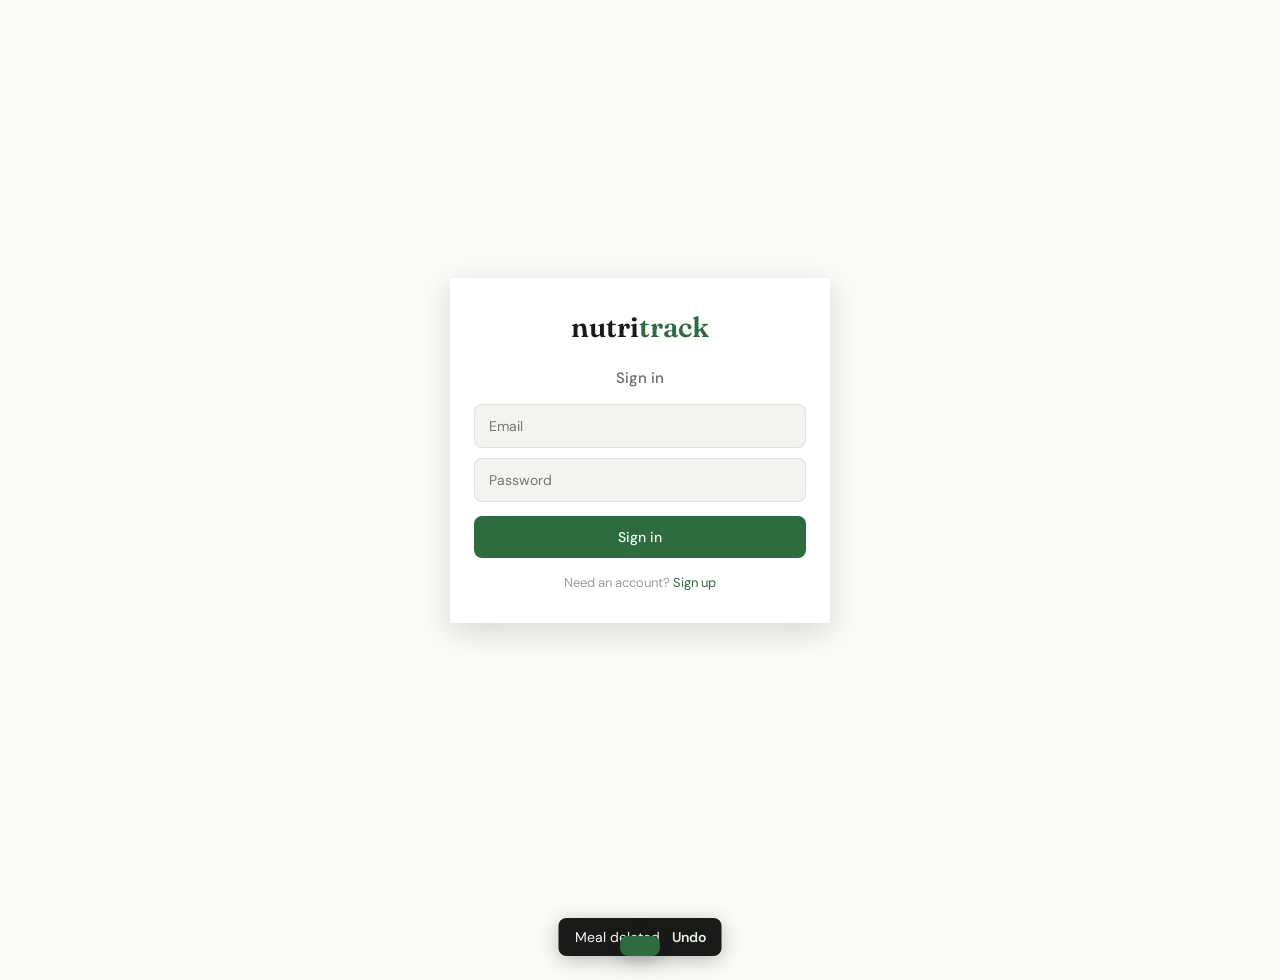
==== index.html @ 1cac18aa "Add files via upload" ====
<!DOCTYPE html>
<html lang="en">
<head>
  <meta charset="UTF-8">
  <meta name="viewport" content="width=device-width, initial-scale=1.0">
  <title>Nutritrack</title>
  <link rel="icon" type="image/svg+xml" href="data:image/svg+xml,%3Csvg xmlns='http://www.w3.org/2000/svg' viewBox='0 0 32 32'%3E%3Crect width='32' height='32' rx='6' fill='%231A1A1A'/%3E%3Ctext x='3' y='23' font-family='system-ui,-apple-system,sans-serif' font-weight='700' font-size='18' fill='%23EAEAE6'%3EN%3C/text%3E%3Ctext x='16' y='23' font-family='system-ui,-apple-system,sans-serif' font-weight='700' font-size='18' fill='%235CB176'%3ET%3C/text%3E%3C/svg%3E" />
  <link rel="manifest" href="manifest.json" />
  <meta name="theme-color" content="#141413" />
  <meta name="apple-mobile-web-app-capable" content="yes" />
  <meta name="apple-mobile-web-app-status-bar-style" content="black-translucent" />
  <link rel="preconnect" href="https://fonts.googleapis.com">
  <link href="https://fonts.googleapis.com/css2?family=DM+Sans:ital,wght@0,400;0,500;0,600;1,400&family=Fraunces:opsz,wght@9..144,400;9..144,600&display=swap" rel="stylesheet">
  <link rel="stylesheet" href="style.css">
</head>
<body>
  <!-- AUTH OVERLAY -->
  <div class="auth-overlay" id="authOverlay">
    <div class="auth-card">
      <div class="auth-logo">nutri<span>track</span></div>
      <div id="authTitle" style="text-align:center;font-size:15px;font-weight:500;color:var(--text-2);margin-bottom:16px;">Sign in</div>
      <input class="auth-input" id="authEmail" type="email" placeholder="Email" onkeydown="if(event.key==='Enter')document.getElementById('authPw').focus()" />
      <input class="auth-input" id="authPw" type="password" placeholder="Password" onkeydown="if(event.key==='Enter')signIn()" />
      <button class="auth-btn" id="authBtn" onclick="signIn()">Sign in</button>
      <p class="auth-error" id="authError"></p>
      <div class="auth-toggle" id="authToggleText">Need an account? <a onclick="toggleAuthMode()">Sign up</a></div>
    </div>
  </div>

  <div class="container">
    <div class="logo-row">
      <div class="logo">nutri<span>track</span> <span style="font-size:11px;font-weight:400;color:var(--text-3);margin-left:6px;">v1.14</span></div>
      <div style="display:flex;align-items:center;gap:12px;">
        <span id="signOutArea" style="display:none;">
          <span id="userEmail" style="font-size:11px;color:var(--text-3);"></span>
          <button class="auth-signout" onclick="signOut()">Sign out</button>
        </span>
        <div class="status-pill">
          <div class="dot" id="syncDot"></div>
          <span id="syncLabel">ready</span>
        </div>
        <button class="settings-btn" id="settingsBtn" onclick="toggleSetup()" aria-label="API key settings">
          <svg width="22" height="22" viewBox="0 0 24 24" fill="none" stroke="currentColor" stroke-width="1.8" stroke-linecap="round" stroke-linejoin="round"><path d="M20 21v-2a4 4 0 0 0-4-4H8a4 4 0 0 0-4 4v2"/><circle cx="12" cy="7" r="4"/></svg>
        </button>
      </div>
    </div>

    <div class="setup-card hidden" id="setupCard">
      <label>Anthropic API key</label>
      <input type="password" id="apiKey" placeholder="sk-ant-..." oninput="checkReady()" />
      <div style="margin-top:12px;">
        <label>Supabase URL</label>
        <input type="text" id="supaUrl" placeholder="https://abcdefgh.supabase.co" oninput="checkReady()" style="width:100%;padding:10px 14px;font-size:14px;font-family:var(--font-body);border:1px solid var(--border);border-radius:var(--radius-sm);background:var(--bg-input);color:var(--text-1);outline:none;" />
      </div>
      <div style="margin-top:12px;">
        <label>Supabase anon key</label>
        <input type="password" id="supaKey" placeholder="eyJ..." oninput="checkReady()" style="width:100%;padding:10px 14px;font-size:14px;font-family:var(--font-body);border:1px solid var(--border);border-radius:var(--radius-sm);background:var(--bg-input);color:var(--text-1);outline:none;" />
      </div>
      <p class="setup-hint" style="margin-top:8px;">All credentials stored in your browser only.</p>
    </div>

    <div class="pull-indicator" id="pullIndicator">↻ Release to refresh</div>
    <div class="tab-bar">
      <button class="tab-btn active" onclick="switchTab('log')">Log</button>
      <button class="tab-btn" onclick="switchTab('today')">Today</button>
      <button class="tab-btn" onclick="switchTab('trends')">Trends</button>
      <button class="tab-btn" onclick="switchTab('recipes')">Recipes</button>
      <button class="tab-btn" onclick="switchTab('settings')">Settings</button>
    </div>

    <!-- LOG TAB -->
    <div class="tab-panel active" id="tab-log">
      <div class="date-banner" id="dateBanner" style="display:none;">
        <span id="dateBannerText">Editing for May 8</span>
        <button class="date-banner-x" onclick="clearDateBanner()">✕</button>
      </div>
      <div class="card">
        <div class="card-label">What did you eat?</div>
        <textarea class="meal-textarea" id="mealInput" placeholder="e.g. big bowl of pasta with chicken and a glass of red wine, probably medium sized" onkeydown="if(event.key==='Enter'&&!event.shiftKey){event.preventDefault();estimateMeal()}"></textarea>
        <div class="meal-pills" id="mealPills">
          <button class="meal-pill" onclick="pickMealType(this)" data-type="Breakfast">Breakfast</button>
          <button class="meal-pill active" onclick="pickMealType(this)" data-type="Lunch">Lunch</button>
          <button class="meal-pill" onclick="pickMealType(this)" data-type="Dinner">Dinner</button>
          <button class="meal-pill" onclick="pickMealType(this)" data-type="Snack">Snack</button>
        </div>
        <div class="estimate-row">
          <button class="estimate-btn" id="estimateBtn" onclick="estimateMeal()" disabled>Estimate</button>
        </div>
        <p class="status-line" id="estimating">Analysing your meal…</p>
        <p class="error-line" id="errorMsg"></p>
        <div class="preview-card" id="previewCard">
          <div class="preview-name" id="previewName"></div>
          <div class="multi-preview" id="multiPreview" style="display:none;"></div>
          <div class="macro-row">
            <div class="macro-cell"><div class="macro-num" id="pCal">—</div><div class="macro-label">calories</div></div>
            <div class="macro-cell"><div class="macro-num" id="pProt">—</div><div class="macro-label">protein</div></div>
            <div class="macro-cell"><div class="macro-num" id="pCarbs">—</div><div class="macro-label">carbs</div></div>
            <div class="macro-cell"><div class="macro-num" id="pFat">—</div><div class="macro-label">fat</div></div>
            <div class="macro-cell"><div class="macro-num" id="pFiber">—</div><div class="macro-label">fiber</div></div>
          </div>
          <p class="preview-note" id="previewNote"></p>
          <a class="cal-toggle" onclick="toggleInlineNote()"><span id="calToggleLabel">Add a calibration note</span></a>
          <div class="cal-inline" id="calInline">
            <textarea id="inlineNote" rows="2" placeholder="e.g. my pasta portions are actually around 500 cal, not 700"></textarea>
            <p class="cal-inline-hint">This note will be saved and the estimate will be re-run with it applied.</p>
          </div>
          <div class="action-row">
            <button class="confirm-btn" onclick="confirmLog()">Log this meal</button>
            <button class="cancel-btn" onclick="cancelEstimate()">Cancel</button>
          </div>
        </div>
        <button class="suggest-btn" id="suggestBtn" onclick="suggestMeal()" disabled>Suggest a meal</button>
        <p class="status-line" id="suggestLoading">Thinking…</p>
        <div class="suggest-result" id="suggestResult"></div>
      </div>
      <div class="card">
        <div class="card-label">Log weight (lbs)</div>
        <div class="weight-input-row">
          <input type="text" class="weight-text-field" id="weightInput" placeholder="e.g. 175, or 'yesterday 173'" onkeydown="if(event.key==='Enter')logWeight()" />
          <button class="save-btn" onclick="logWeight()">Log</button>
        </div>
        <p style="font-size:11px;color:var(--text-3);margin-top:6px;">Enter a number for today, or include a date like "yesterday 173".</p>
      </div>
      <div class="card">
        <div class="card-label">Log exercise</div>
        <div class="exercise-input-row">
          <input type="text" class="exercise-text-field" id="exerciseInput" placeholder="e.g. 30 min run, or 'yoga 200 cal'" onkeydown="if(event.key==='Enter')logExercise()" />
          <button class="save-btn" onclick="logExercise()">Log</button>
        </div>
        <p style="font-size:11px;color:var(--text-3);margin-top:6px;">Describe your exercise — Claude will estimate calories burned.</p>
      </div>
      <div class="card" id="favoritesCard" style="display:none;">
        <div class="card-label">Quick log</div>
        <div class="fav-list" id="favList"></div>
      </div>
    </div>

    <!-- TODAY TAB -->
    <div class="tab-panel" id="tab-today">
      <div class="card">
        <div class="date-nav">
          <button class="date-btn" onclick="changeDate(-1)">‹</button>
          <span class="date-label" id="dateLabel">Today</span>
          <button class="date-btn" onclick="changeDate(1)">›</button>
        </div>
        <div class="totals-row">
          <div class="total-cell"><div class="total-num" id="totCal">0</div><div class="total-label">net cal</div></div>
          <div class="total-cell"><div class="total-num" id="totProt">0</div><div class="total-label">protein</div></div>
          <div class="total-cell"><div class="total-num" id="totCarbs">0</div><div class="total-label">carbs</div></div>
          <div class="total-cell"><div class="total-num" id="totFat">0</div><div class="total-label">fat</div></div>
          <div class="total-cell"><div class="total-num" id="totFiber">0</div><div class="total-label">fiber</div></div>
        </div>
        <div id="todayWeightRow" style="display:none;text-align:center;padding:6px 0 4px;font-size:14px;color:var(--text-2);">
          <span style="font-weight:600;color:var(--text-1);font-family:var(--font-display);" id="todayWeight">—</span> <span>lbs today</span>
        </div>
        <div id="todayExerciseRow" style="display:none;text-align:center;padding:4px 0 8px;font-size:14px;color:var(--text-2);">
          <span style="font-weight:600;color:#22C55E;font-family:var(--font-display);" id="todayExCal">0</span> <span>cal burned</span>
        </div>
        <div id="progressBars"></div>
      </div>
      <div class="card">
        <div class="card-label">Meals</div>
        <ul class="meal-list" id="logList"><li class="empty">No meals logged for this day.</li></ul>
      </div>
      <div class="card" id="exerciseCard" style="display:none;">
        <div class="card-label">Exercise</div>
        <div id="exerciseList"></div>
      </div>
    </div>

    <!-- RECIPES TAB -->
    <div class="tab-panel" id="tab-recipes">
      <div class="card">
        <div class="card-label">Add a recipe</div>
        <textarea class="meal-textarea" id="recipeInput" placeholder="e.g. My chicken stir fry: 8oz chicken breast, 1 cup rice, mixed vegetables with soy sauce and sesame oil"></textarea>
        <div class="estimate-row">
          <button class="estimate-btn" id="recipeEstBtn" onclick="estimateRecipe()" disabled>Save recipe</button>
        </div>
        <p class="status-line" id="recipeEstimating">Analysing recipe…</p>
        <p class="error-line" id="recipeError"></p>
      </div>
      <div class="card" id="recipeListCard" style="display:none;">
        <div class="card-label">My recipes</div>
        <div id="recipeList"></div>
      </div>
      <div class="card">
        <div class="card-label">How recipes work</div>
        <p class="info-text">Recipes are saved with fixed nutrition values. When you log a meal that matches a recipe name, those values are used instead of a new estimate — unless you specifically say otherwise.</p>
      </div>
    </div>

    <!-- SETTINGS TAB -->
    <div class="tab-panel" id="tab-settings">
      <div class="card">
        <div class="card-label">Appearance</div>
        <div class="theme-toggle" id="themeToggle">
          <button class="theme-opt" onclick="setTheme('system')" data-theme="system">System</button>
          <button class="theme-opt" onclick="setTheme('light')" data-theme="light">Light</button>
          <button class="theme-opt" onclick="setTheme('dark')" data-theme="dark">Dark</button>
        </div>
      </div>
      <div class="card">
        <div class="card-label">Daily goals</div>
        <div class="goals-grid">
          <div class="goal-cell"><span class="goal-label">Calories</span><input class="goal-input" type="number" id="goalCal" value="2000" onchange="saveGoals()" /></div>
          <div class="goal-cell"><span class="goal-label">Protein (g)</span><input class="goal-input" type="number" id="goalProt" value="150" onchange="saveGoals()" /></div>
          <div class="goal-cell"><span class="goal-label">Carbs (g)</span><input class="goal-input" type="number" id="goalCarbs" value="200" onchange="saveGoals()" /></div>
          <div class="goal-cell"><span class="goal-label">Fat (g)</span><input class="goal-input" type="number" id="goalFat" value="65" onchange="saveGoals()" /></div>
          <div class="goal-cell"><span class="goal-label">Fiber (g)</span><input class="goal-input" type="number" id="goalFiber" value="25" onchange="saveGoals()" /></div>
        </div>
      </div>
      <div class="card">
        <div class="card-label">My calibrations</div>
        <p class="info-text" style="margin-bottom:10px;">Add notes about your portions, cooking habits, or corrections. These are sent to Claude with every estimate.</p>
        <div class="cal-input-row">
          <input type="text" class="cal-input-field" id="calNoteInput" placeholder="e.g. My pasta portions are around 500 cal" onkeydown="if(event.key==='Enter')addCalibration()" />
          <button class="save-btn" onclick="addCalibration()">Add</button>
        </div>
        <div style="margin-top:10px;display:flex;align-items:center;gap:8px;">
          <button class="save-btn" onclick="openCalModal()" id="calViewBtn" style="display:none;">View all (<span id="calCount">0</span>)</button>
          <span class="flash" id="calFlash">Saved ✓</span>
        </div>
      </div>
      <div class="card">
        <div class="card-label">Data</div>
        <p class="info-text" style="margin-bottom:12px;">Download all your logged meals as a CSV, or clear all data to start fresh.</p>
        <div style="display:flex;align-items:center;flex-wrap:wrap;gap:8px;">
          <button class="export-btn" onclick="exportCSV()">↓ Download CSV</button>
          <button class="reset-btn" onclick="resetAll()">Reset all data</button>
        </div>
      </div>
    </div>

    <!-- TRENDS TAB -->
    <div class="tab-panel" id="tab-trends">
      <div class="card">
        <div class="card-label">Summary</div>
        <div class="summary-grid" id="summaryGrid"></div>
        <div class="streak-row" id="streakRow"></div>
        <div class="deficit-row" id="deficitRow" style="display:none;"></div>
      </div>
      <div class="card">
        <div class="card-label">Macro breakdown</div>
        <div class="donut-wrap" id="donutWrap">
          <canvas id="donutChart" width="140" height="140"></canvas>
          <div class="donut-legend" id="donutLegend"></div>
        </div>
      </div>
      <div class="card">
        <div style="display:flex;align-items:center;justify-content:space-between;margin-bottom:16px;">
          <div class="card-label" style="margin-bottom:0;">Calorie trend</div>
          <div class="range-toggle">
            <button class="range-btn active" onclick="setRange(7)">7d</button>
            <button class="range-btn" onclick="setRange(14)">14d</button>
            <button class="range-btn" onclick="setRange(30)">30d</button>
          </div>
        </div>
        <canvas id="calChart" height="200"></canvas>
      </div>
      <div class="card">
        <div class="card-label">Macro trends (grams)</div>
        <div style="display:flex;gap:16px;margin-bottom:10px;">
          <span style="font-size:12px;color:var(--accent);display:flex;align-items:center;gap:4px;"><span style="width:10px;height:3px;background:var(--accent);border-radius:2px;display:inline-block;"></span> Protein</span>
          <span style="font-size:12px;color:var(--amber);display:flex;align-items:center;gap:4px;"><span style="width:10px;height:3px;background:var(--amber);border-radius:2px;display:inline-block;"></span> Carbs</span>
          <span style="font-size:12px;color:var(--coral);display:flex;align-items:center;gap:4px;"><span style="width:10px;height:3px;background:var(--coral);border-radius:2px;display:inline-block;"></span> Fat</span>
          <span style="font-size:12px;color:var(--purple);display:flex;align-items:center;gap:4px;"><span style="width:10px;height:3px;background:var(--purple);border-radius:2px;display:inline-block;"></span> Fiber</span>
        </div>
        <canvas id="macroChart" height="200"></canvas>
      </div>
      <div class="card">
        <div class="card-label">Macro trends (% of daily goal)</div>
        <div style="display:flex;gap:16px;margin-bottom:10px;">
          <span style="font-size:12px;color:var(--accent);display:flex;align-items:center;gap:4px;"><span style="width:10px;height:3px;background:var(--accent);border-radius:2px;display:inline-block;"></span> Protein</span>
          <span style="font-size:12px;color:var(--amber);display:flex;align-items:center;gap:4px;"><span style="width:10px;height:3px;background:var(--amber);border-radius:2px;display:inline-block;"></span> Carbs</span>
          <span style="font-size:12px;color:var(--coral);display:flex;align-items:center;gap:4px;"><span style="width:10px;height:3px;background:var(--coral);border-radius:2px;display:inline-block;"></span> Fat</span>
          <span style="font-size:12px;color:var(--purple);display:flex;align-items:center;gap:4px;"><span style="width:10px;height:3px;background:var(--purple);border-radius:2px;display:inline-block;"></span> Fiber</span>
        </div>
        <canvas id="macroPctChart" height="200"></canvas>
      </div>
      <div class="card">
        <div class="card-label">Compare periods</div>
        <div class="compare-toggle" id="compareToggle">
          <button class="range-btn active" onclick="setCompare('week')">This week vs last</button>
          <button class="range-btn" onclick="setCompare('14d')">14d vs prior 14d</button>
          <button class="range-btn" onclick="setCompare('30d')">30d vs prior 30d</button>
        </div>
        <div id="compareResult" style="margin-top:12px;"></div>
      </div>
      <div class="card">
        <div class="card-label" id="avgLabel">Daily averages (7d)</div>
        <div class="totals-row" id="avgRow">
          <div class="total-cell"><div class="total-num" id="avgCal">—</div><div class="total-label">avg cal</div></div>
          <div class="total-cell"><div class="total-num" id="avgProt">—</div><div class="total-label">avg protein</div></div>
          <div class="total-cell"><div class="total-num" id="avgCarbs">—</div><div class="total-label">avg carbs</div></div>
          <div class="total-cell"><div class="total-num" id="avgFat">—</div><div class="total-label">avg fat</div></div>
          <div class="total-cell"><div class="total-num" id="avgFiber">—</div><div class="total-label">avg fiber</div></div>
        </div>
      </div>
      <div class="card">
        <div class="card-label">Weight (lbs)</div>
        <canvas id="weightChart" height="180"></canvas>
        <div class="empty" id="weightEmpty" style="padding:16px;">No weight entries yet. Log your weight on the Log tab.</div>
      </div>
    </div>

  </div>

  <div class="undo-toast" id="undoToast">
    <span id="undoMsg">Meal deleted</span>
    <button onclick="performUndo()">Undo</button>
  </div>
  <div class="quick-toast" id="quickToast"></div>
  <div class="edit-modal-overlay" id="editOverlay" style="display:none;" onclick="if(event.target===this)closeEditModal()">
    <div class="edit-modal">
      <div class="edit-modal-title" id="editModalTitle">Edit meal</div>
      <div class="edit-modal-row"><span class="edit-modal-label">Name</span><input class="edit-modal-input" id="editName" /></div>
      <div class="edit-modal-row"><span class="edit-modal-label">Calories</span><input class="edit-modal-input" id="editCal" type="number" /></div>
      <div class="edit-modal-row"><span class="edit-modal-label">Protein</span><input class="edit-modal-input" id="editProt" type="number" /></div>
      <div class="edit-modal-row"><span class="edit-modal-label">Carbs</span><input class="edit-modal-input" id="editCarbs" type="number" /></div>
      <div class="edit-modal-row"><span class="edit-modal-label">Fat</span><input class="edit-modal-input" id="editFat" type="number" /></div>
      <div class="edit-modal-row"><span class="edit-modal-label">Fiber</span><input class="edit-modal-input" id="editFiber" type="number" /></div>
      <div class="edit-modal-row"><span class="edit-modal-label">Type</span>
        <select class="edit-modal-input" id="editType"><option>Breakfast</option><option>Lunch</option><option>Dinner</option><option>Snack</option></select>
      </div>
      <div class="edit-modal-row"><span class="edit-modal-label">Date</span><input class="edit-modal-input" id="editDate" type="date" /></div>
      <div class="edit-modal-actions">
        <button class="edit-modal-cancel" onclick="closeEditModal()">Cancel</button>
        <button class="edit-modal-save" onclick="saveEditModal()">Save</button>
      </div>
    </div>
  </div>
  <div class="edit-modal-overlay" id="calOverlay" style="display:none;" onclick="if(event.target===this)closeCalModal()">
    <div class="edit-modal" style="max-height:80vh;display:flex;flex-direction:column;">
      <div class="edit-modal-title">My calibrations</div>
      <div id="calModalList" style="flex:1;overflow-y:auto;margin-bottom:14px;"></div>
      <div class="edit-modal-actions"><button class="edit-modal-cancel" onclick="closeCalModal()">Close</button></div>
    </div>
  </div>

  <script src="app.js"></script>
  <script>
    if ('serviceWorker' in navigator) {
      navigator.serviceWorker.register('sw.js').catch(() => {});
    }
  </script>
</body>
</html>
---- style.css ----
:root {
  --bg: #FAFAF7;
  --bg-card: #FFFFFF;
  --bg-input: #F4F3EF;
  --bg-hover: #EEEDEA;
  --text-1: #1A1A18;
  --text-2: #6B6A65;
  --text-3: #9C9B96;
  --border: rgba(0,0,0,0.08);
  --border-focus: rgba(0,0,0,0.2);
  --accent: #2E6B3E;
  --accent-light: #E8F3EB;
  --accent-text: #1B4025;
  --blue: #2B6CB0;
  --blue-light: #E6F0FA;
  --amber: #B7791F;
  --amber-light: #FEF5E7;
  --coral: #C53D2F;
  --coral-light: #FEECEB;
  --teal: #1A7A6D;
  --teal-light: #E6F5F3;
  --purple: #A855F7;
  --purple-light: #F3E8FF;
  --font-display: 'Fraunces', serif;
  --font-body: 'DM Sans', sans-serif;
  --radius-sm: 8px;
  --radius-md: 12px;
  --radius-lg: 16px;
}

@media (prefers-color-scheme: dark) {
  :root:not(.light-mode) {
    --bg: #141413;
    --bg-card: #1E1E1C;
    --bg-input: #282825;
    --bg-hover: #32322F;
    --text-1: #EAEAE6;
    --text-2: #9C9B96;
    --text-3: #6B6A65;
    --border: rgba(255,255,255,0.08);
    --border-focus: rgba(255,255,255,0.2);
    --accent: #5CB176;
    --accent-light: #1C2E22;
    --accent-text: #A8DCAD;
    --blue: #63A4E8;
    --blue-light: #1A2840;
    --amber: #E8A93E;
    --amber-light: #2E2410;
    --coral: #E86B5E;
    --coral-light: #2E1614;
    --teal: #52C4B2;
    --teal-light: #122A27;
    --purple: #C084FC;
    --purple-light: #2D1A4E;
  }
}
:root.dark-mode {
  --bg: #141413;
  --bg-card: #1E1E1C;
  --bg-input: #282825;
  --bg-hover: #32322F;
  --text-1: #EAEAE6;
  --text-2: #9C9B96;
  --text-3: #6B6A65;
  --border: rgba(255,255,255,0.08);
  --border-focus: rgba(255,255,255,0.2);
  --accent: #5CB176;
  --accent-light: #1C2E22;
  --accent-text: #A8DCAD;
  --blue: #63A4E8;
  --blue-light: #1A2840;
  --amber: #E8A93E;
  --amber-light: #2E2410;
  --coral: #E86B5E;
  --coral-light: #2E1614;
  --teal: #52C4B2;
  --teal-light: #122A27;
  --purple: #C084FC;
  --purple-light: #2D1A4E;
}

* { box-sizing: border-box; margin: 0; padding: 0; }
body {
  font-family: var(--font-body);
  background: var(--bg);
  color: var(--text-1);
  min-height: 100vh;
  -webkit-font-smoothing: antialiased;
}

.container {
  max-width: 600px;
  margin: 0 auto;
  padding: 24px 20px 100px;
}

.logo-row {
  display: flex;
  align-items: baseline;
  justify-content: space-between;
  margin-bottom: 28px;
}
.logo {
  font-family: var(--font-display);
  font-size: 26px;
  font-weight: 600;
  color: var(--text-1);
  letter-spacing: -0.03em;
}
.logo span { color: var(--accent); }
.status-pill {
  font-size: 12px;
  color: var(--text-3);
  display: flex;
  align-items: center;
  gap: 6px;
}
.status-pill .dot {
  width: 6px; height: 6px;
  border-radius: 50%;
  background: var(--text-3);
}
.status-pill .dot.ok { background: var(--accent); }

.settings-btn {
  width: 36px; height: 36px;
  border-radius: 50%;
  border: 1px solid var(--border);
  background: var(--bg-card);
  color: var(--text-2);
  cursor: pointer;
  display: flex;
  align-items: center;
  justify-content: center;
  transition: all 0.2s;
  position: relative;
}
.settings-btn:hover { background: var(--bg-hover); color: var(--text-1); }
.settings-btn.has-key { border-color: var(--accent); color: var(--accent); }

.setup-card.hidden { display: none; }

/* Setup card */
.setup-card {
  background: var(--bg-card);
  border: 1px solid var(--border);
  border-radius: var(--radius-lg);
  padding: 20px;
  margin-bottom: 20px;
}
.setup-card label {
  font-size: 12px;
  font-weight: 500;
  color: var(--text-2);
  text-transform: uppercase;
  letter-spacing: 0.06em;
  display: block;
  margin-bottom: 6px;
}
.setup-card input[type="password"] {
  width: 100%;
  padding: 10px 14px;
  font-size: 14px;
  font-family: var(--font-body);
  border: 1px solid var(--border);
  border-radius: var(--radius-sm);
  background: var(--bg-input);
  color: var(--text-1);
  outline: none;
  transition: border-color 0.2s;
}
.setup-card input:focus { border-color: var(--border-focus); }
.setup-hint {
  font-size: 11px;
  color: var(--text-3);
  margin-top: 6px;
}

/* Tabs */
.tab-bar {
  display: flex;
  gap: 2px;
  background: var(--bg-input);
  border-radius: var(--radius-md);
  padding: 3px;
  margin-bottom: 20px;
}
.tab-btn {
  flex: 1;
  padding: 10px 8px;
  font-size: 13px;
  font-weight: 500;
  font-family: var(--font-body);
  color: var(--text-2);
  background: none;
  border: none;
  border-radius: var(--radius-sm);
  cursor: pointer;
  transition: all 0.2s;
  text-align: center;
}
.tab-btn.active {
  background: var(--bg-card);
  color: var(--text-1);
  box-shadow: 0 1px 3px rgba(0,0,0,0.06);
}
.tab-panel { display: none; }
.tab-panel.active { display: block; }

/* Cards */
.card {
  background: var(--bg-card);
  border: 1px solid var(--border);
  border-radius: var(--radius-lg);
  padding: 20px;
  margin-bottom: 16px;
}
.card-label {
  font-size: 11px;
  font-weight: 500;
  color: var(--text-3);
  text-transform: uppercase;
  letter-spacing: 0.08em;
  margin-bottom: 12px;
}

/* Meal input */
.meal-textarea {
  width: 100%;
  min-height: 90px;
  padding: 14px;
  font-size: 15px;
  font-family: var(--font-body);
  line-height: 1.6;
  border: 1px solid var(--border);
  border-radius: var(--radius-md);
  background: var(--bg-input);
  color: var(--text-1);
  resize: vertical;
  outline: none;
  transition: border-color 0.2s;
}
.meal-textarea:focus { border-color: var(--border-focus); }
.meal-textarea::placeholder { color: var(--text-3); }

.meal-pills {
  display: flex;
  gap: 6px;
  margin-top: 12px;
}
.meal-pill {
  flex: 1;
  padding: 8px 4px;
  font-size: 13px;
  font-weight: 500;
  font-family: var(--font-body);
  border: 1.5px solid var(--border);
  border-radius: var(--radius-sm);
  background: var(--bg-input);
  color: var(--text-2);
  cursor: pointer;
  text-align: center;
  transition: all 0.15s;
}
.meal-pill:hover { border-color: var(--text-3); }
.meal-pill.active {
  border-color: var(--accent);
  background: var(--accent);
  color: white;
}
.estimate-row {
  margin-top: 10px;
  display: flex;
  justify-content: flex-end;
}
.estimate-btn {
  margin-left: auto;
  padding: 10px 22px;
  font-size: 14px;
  font-weight: 500;
  font-family: var(--font-body);
  border: none;
  border-radius: var(--radius-sm);
  background: var(--accent);
  color: white;
  cursor: pointer;
  transition: opacity 0.2s, transform 0.1s;
}
.estimate-btn:hover { opacity: 0.9; }
.estimate-btn:active { transform: scale(0.98); }
.estimate-btn:disabled { opacity: 0.4; cursor: not-allowed; }

.status-line {
  font-size: 13px;
  color: var(--text-2);
  margin-top: 10px;
  display: none;
}
.status-line.show { display: block; }
.error-line {
  font-size: 13px;
  color: var(--coral);
  margin-top: 10px;
  display: none;
}
.error-line.show { display: block; }

/* Preview */
.preview {
  margin-top: 16px;
  background: var(--accent-light);
  border: 1px solid var(--border);
  border-radius: var(--radius-md);
  padding: 16px;
  display: none;
}
.preview.show { display: block; animation: slideUp 0.25s ease; }
@keyframes slideUp {
  from { opacity: 0; transform: translateY(8px); }
  to { opacity: 1; transform: translateY(0); }
}
.preview-name {
  font-family: var(--font-display);
  font-size: 17px;
  font-weight: 600;
  color: var(--text-1);
  margin-bottom: 12px;
}
.multi-preview {
  margin-bottom: 12px;
  display: flex;
  flex-direction: column;
  gap: 4px;
}
.multi-item {
  display: flex;
  justify-content: space-between;
  align-items: center;
  padding: 6px 10px;
  background: var(--bg-input);
  border-radius: var(--radius-sm);
  font-size: 13px;
}
.multi-name { color: var(--text-1); }
.multi-cal { color: var(--text-3); font-size: 12px; }
.macro-row {
  display: grid;
  grid-template-columns: repeat(5, 1fr);
  gap: 8px;
}
.macro-cell {
  text-align: center;
  background: var(--bg-card);
  border: 1px solid var(--border);
  border-radius: var(--radius-sm);
  padding: 10px 4px;
}
.macro-num {
  font-size: 20px;
  font-weight: 600;
  font-family: var(--font-display);
  color: var(--text-1);
}
.macro-label {
  font-size: 10px;
  color: var(--text-3);
  text-transform: uppercase;
  letter-spacing: 0.06em;
  margin-top: 2px;
}
.preview-note {
  font-size: 12px;
  color: var(--text-2);
  margin-top: 10px;
  font-style: italic;
}

/* Calibration note inline */
.cal-toggle {
  background: none;
  border: none;
  font-size: 13px;
  color: var(--text-2);
  cursor: pointer;
  padding: 0;
  margin-top: 12px;
  display: flex;
  align-items: center;
  gap: 4px;
  font-family: var(--font-body);
}
.cal-toggle:hover { color: var(--text-1); }
.cal-inline { margin-top: 8px; display: none; }
.cal-inline.show { display: block; }
.cal-inline textarea {
  width: 100%;
  padding: 10px;
  font-size: 13px;
  font-family: var(--font-body);
  border: 1px solid var(--border);
  border-radius: var(--radius-sm);
  background: var(--bg-card);
  color: var(--text-1);
  resize: none;
  outline: none;
  line-height: 1.5;
}
.cal-inline-hint {
  font-size: 11px;
  color: var(--text-3);
  margin-top: 4px;
}

.action-row {
  display: flex;
  gap: 8px;
  margin-top: 14px;
}
.btn-secondary {
  flex: 1;
  padding: 10px;
  font-size: 13px;
  font-weight: 500;
  font-family: var(--font-body);
  border: 1px solid var(--border);
  border-radius: var(--radius-sm);
  background: var(--bg-card);
  color: var(--text-1);
  cursor: pointer;
}
.btn-secondary:hover { background: var(--bg-hover); }
.btn-primary {
  flex: 1;
  padding: 10px;
  font-size: 13px;
  font-weight: 500;
  font-family: var(--font-body);
  border: none;
  border-radius: var(--radius-sm);
  background: var(--accent);
  color: white;
  cursor: pointer;
}
.btn-primary:hover { opacity: 0.9; }

/* Today panel */
.date-row {
  display: flex;
  align-items: center;
  gap: 8px;
  margin-bottom: 16px;
}
.date-row button {
  width: 36px; height: 36px;
  border-radius: var(--radius-sm);
  border: 1px solid var(--border);
  background: var(--bg-card);
  color: var(--text-2);
  font-size: 16px;
  cursor: pointer;
  display: flex;
  align-items: center;
  justify-content: center;
}
.date-row button:hover { background: var(--bg-hover); }
.date-label {
  flex: 1;
  text-align: center;
  font-family: var(--font-display);
  font-size: 16px;
  font-weight: 600;
  color: var(--text-1);
}

.totals-row {
  display: grid;
  grid-template-columns: repeat(5, 1fr);
  gap: 8px;
  margin-bottom: 16px;
}
.total-cell {
  text-align: center;
  background: var(--bg-input);
  border-radius: var(--radius-sm);
  padding: 14px 4px;
}
.total-num {
  font-size: 24px;
  font-weight: 600;
  font-family: var(--font-display);
  color: var(--text-1);
}
.total-label {
  font-size: 10px;
  color: var(--text-3);
  text-transform: uppercase;
  letter-spacing: 0.06em;
  margin-top: 2px;
}

.progress-row {
  display: flex;
  align-items: center;
  gap: 10px;
  margin-bottom: 8px;
}
.progress-name {
  font-size: 12px;
  color: var(--text-2);
  width: 56px;
  flex-shrink: 0;
}
.progress-track {
  flex: 1;
  height: 6px;
  background: var(--bg-input);
  border-radius: 3px;
  overflow: hidden;
}
.progress-fill {
  height: 100%;
  border-radius: 3px;
  transition: width 0.4s ease;
}
.progress-pct {
  font-size: 12px;
  color: var(--text-2);
  width: 36px;
  text-align: right;
  flex-shrink: 0;
}

.meal-list { list-style: none; }
.meal-item {
  display: flex;
  align-items: center;
  gap: 12px;
  padding: 12px 0;
  border-bottom: 1px solid var(--border);
}
.meal-item:last-child { border-bottom: none; }
.meal-item-left { flex: 1; min-width: 0; }
.meal-item-name {
  font-size: 14px;
  font-weight: 500;
  color: var(--text-1);
  white-space: nowrap;
  overflow: hidden;
  text-overflow: ellipsis;
}
.meal-item-meta {
  font-size: 12px;
  color: var(--text-3);
  margin-top: 2px;
}
.meal-item-tag {
  font-size: 11px;
  color: var(--text-2);
  background: var(--bg-input);
  border-radius: 4px;
  padding: 3px 8px;
  white-space: nowrap;
}
.meal-item-cal {
  font-size: 15px;
  font-weight: 500;
  color: var(--text-1);
  white-space: nowrap;
}
.del-btn {
  background: none;
  border: none;
  cursor: pointer;
  color: var(--text-3);
  font-size: 16px;
  padding: 4px 6px;
  border-radius: 4px;
  line-height: 1;
}
.del-btn:hover { color: var(--coral); background: var(--coral-light); }
.edit-btn {
  background: none;
  border: none;
  cursor: pointer;
  color: var(--text-3);
  font-size: 13px;
  padding: 4px 6px;
  border-radius: 4px;
  line-height: 1;
}
.edit-btn:hover { color: var(--blue); background: rgba(43,108,176,0.08); }
.meal-actions {
  display: flex;
  align-items: center;
  gap: 2px;
}
.meal-group-header {
  display: flex;
  justify-content: space-between;
  align-items: center;
  padding: 10px 12px;
  background: var(--bg-input);
  border-radius: var(--radius-sm);
  margin: 12px 0 2px;
}
.meal-group-header:first-child { margin-top: 0; }
.meal-group-label {
  font-size: 13px;
  font-weight: 600;
  text-transform: uppercase;
  letter-spacing: 0.5px;
  color: var(--text-1);
}
.meal-group-subtotal {
  font-size: 12px;
  color: var(--text-2);
  font-weight: 500;
}
.meal-item-swipe {
  position: relative;
  overflow: hidden;
  touch-action: pan-y;
}
.meal-item-swipe .swipe-bg {
  position: absolute;
  top: 0; right: 0; bottom: 0;
  width: 80px;
  display: flex;
  align-items: center;
  justify-content: center;
  background: var(--coral);
  color: white;
  font-size: 13px;
  font-weight: 500;
  opacity: 0;
  transition: opacity 0.15s;
}
.meal-item-swipe.swiping .swipe-bg { opacity: 1; }
.meal-item-swipe .meal-item {
  position: relative;
  background: var(--bg-card);
  transition: transform 0.2s ease;
  z-index: 1;
}
.pull-indicator {
  text-align: center;
  padding: 0;
  max-height: 0;
  overflow: hidden;
  transition: max-height 0.2s, padding 0.2s;
  font-size: 13px;
  color: var(--text-3);
}
.pull-indicator.show {
  max-height: 40px;
  padding: 10px 0;
}
.empty-state {
  text-align: center;
  padding: 40px 20px;
  color: var(--text-3);
}
.empty-state-icon {
  font-size: 36px;
  margin-bottom: 12px;
  opacity: 0.5;
}
.empty-state-title {
  font-size: 15px;
  font-weight: 500;
  color: var(--text-2);
  margin-bottom: 6px;
}
.empty-state-hint {
  font-size: 13px;
  line-height: 1.5;
}
.meal-item-name[contenteditable] {
  outline: none;
  border-bottom: 1.5px dashed var(--accent);
  cursor: text;
  min-width: 40px;
}
.edit-modal-overlay {
  position: fixed;
  top: 0; left: 0; right: 0; bottom: 0;
  background: rgba(0,0,0,0.5);
  display: flex;
  align-items: center;
  justify-content: center;
  z-index: 200;
  padding: 20px;
}
.edit-modal {
  background: var(--bg-card);
  border-radius: var(--radius);
  padding: 20px;
  width: 100%;
  max-width: 400px;
  box-shadow: 0 8px 30px rgba(0,0,0,0.3);
}
.edit-modal-title {
  font-family: var(--font-display);
  font-size: 16px;
  font-weight: 600;
  color: var(--text-1);
  margin-bottom: 14px;
}
.edit-modal-row {
  display: flex;
  align-items: center;
  gap: 8px;
  margin-bottom: 8px;
}
.edit-modal-label {
  font-size: 12px;
  color: var(--text-3);
  width: 60px;
  flex-shrink: 0;
}
.edit-modal-input {
  flex: 1;
  padding: 6px 10px;
  font-size: 14px;
  font-family: var(--font-body);
  border: 1px solid var(--border);
  border-radius: var(--radius-sm);
  background: var(--bg-input);
  color: var(--text-1);
  outline: none;
}
.edit-modal-input:focus { border-color: var(--border-focus); }
.edit-modal-actions {
  display: flex;
  gap: 8px;
  margin-top: 14px;
  justify-content: flex-end;
}
.edit-modal-cancel {
  padding: 8px 16px;
  font-size: 13px;
  font-family: var(--font-body);
  border: 1px solid var(--border);
  border-radius: var(--radius-sm);
  background: transparent;
  color: var(--text-2);
  cursor: pointer;
}
.edit-modal-save {
  padding: 8px 16px;
  font-size: 13px;
  font-weight: 500;
  font-family: var(--font-body);
  border: none;
  border-radius: var(--radius-sm);
  background: var(--accent);
  color: white;
  cursor: pointer;
}
.date-banner {
  background: var(--amber);
  color: #1A1A1A;
  padding: 8px 14px;
  border-radius: var(--radius-sm);
  font-size: 13px;
  font-weight: 500;
  display: flex;
  align-items: center;
  justify-content: space-between;
  margin-bottom: 12px;
}
.date-banner-x {
  background: none;
  border: none;
  cursor: pointer;
  font-size: 16px;
  color: #1A1A1A;
  padding: 0 4px;
  line-height: 1;
}
.log-today-btn {
  font-size: 11px;
  font-weight: 500;
  color: var(--accent);
  background: var(--accent-light);
  border: none;
  border-radius: 4px;
  padding: 3px 8px;
  cursor: pointer;
  white-space: nowrap;
}
.compare-toggle {
  display: flex;
  gap: 4px;
  flex-wrap: wrap;
}
.compare-row {
  display: grid;
  grid-template-columns: 100px 1fr 1fr;
  gap: 4px;
  font-size: 13px;
  padding: 6px 0;
  border-bottom: 1px solid var(--border);
}
.compare-row:last-child { border-bottom: none; }
.compare-label { color: var(--text-3); }
.compare-val { text-align: center; font-weight: 500; color: var(--text-1); }
.compare-delta { font-size: 11px; font-weight: 500; }
.compare-delta.up { color: var(--coral); }
.compare-delta.down { color: var(--accent); }
.compare-header {
  display: grid;
  grid-template-columns: 100px 1fr 1fr;
  gap: 4px;
  font-size: 11px;
  color: var(--text-3);
  font-weight: 600;
  text-transform: uppercase;
  letter-spacing: 0.5px;
  padding-bottom: 6px;
  border-bottom: 1px solid var(--border);
}
.undo-toast {
  position: fixed;
  bottom: 24px;
  left: 50%;
  transform: translateX(-50%) translateY(80px);
  background: var(--text-1);
  color: var(--bg-card);
  padding: 10px 16px;
  border-radius: var(--radius-sm);
  font-size: 14px;
  font-family: var(--font-body);
  display: flex;
  align-items: center;
  gap: 12px;
  box-shadow: 0 4px 20px rgba(0,0,0,0.25);
  transition: transform 0.25s ease;
  z-index: 100;
}
.undo-toast.show { transform: translateX(-50%) translateY(0); }
.undo-toast button {
  background: none;
  border: none;
  color: var(--accent-light, #68D391);
  font-weight: 600;
  font-size: 14px;
  font-family: var(--font-body);
  cursor: pointer;
  padding: 0;
}
.quick-toast {
  position: fixed;
  bottom: 24px;
  left: 50%;
  transform: translateX(-50%) translateY(80px);
  background: var(--accent);
  color: white;
  padding: 10px 20px;
  border-radius: var(--radius-sm);
  font-size: 14px;
  font-family: var(--font-body);
  font-weight: 500;
  box-shadow: 0 4px 20px rgba(0,0,0,0.25);
  transition: transform 0.25s ease;
  z-index: 100;
}
.quick-toast.show { transform: translateX(-50%) translateY(0); }
.empty {
  text-align: center;
  padding: 32px 16px;
  color: var(--text-3);
  font-size: 14px;
}

/* Calibrations */
.cal-input-row {
  display: flex;
  gap: 8px;
  align-items: center;
}
.cal-input-field {
  flex: 1;
  padding: 10px 14px;
  font-size: 14px;
  font-family: var(--font-body);
  border: 1px solid var(--border);
  border-radius: var(--radius-sm);
  background: var(--bg-input);
  color: var(--text-1);
  outline: none;
}
.cal-input-field:focus { border-color: var(--border-focus); }
.cal-note-item {
  display: flex;
  align-items: flex-start;
  gap: 8px;
  padding: 10px 0;
  border-bottom: 1px solid var(--border);
}
.cal-note-item:last-child { border-bottom: none; }
.cal-note-text {
  flex: 1;
  font-size: 14px;
  color: var(--text-1);
  line-height: 1.4;
  padding: 4px 8px;
  border-radius: var(--radius-sm);
  border: 1px solid transparent;
}
.cal-note-text:focus {
  outline: none;
  border-color: var(--border-focus);
  background: var(--bg-input);
}
.cal-note-actions {
  display: flex;
  gap: 2px;
  flex-shrink: 0;
  padding-top: 2px;
}
.save-row {
  display: flex;
  align-items: center;
  gap: 8px;
  margin-top: 10px;
}
.save-btn {
  padding: 8px 16px;
  font-size: 13px;
  font-weight: 500;
  font-family: var(--font-body);
  border: 1px solid var(--border);
  border-radius: var(--radius-sm);
  background: var(--bg-card);
  color: var(--text-1);
  cursor: pointer;
}
.save-btn:hover { background: var(--bg-hover); }
.flash {
  font-size: 12px;
  color: var(--accent);
  opacity: 0;
  transition: opacity 0.3s;
}
.flash.show { opacity: 1; }

/* Goals */
.goals-grid {
  display: grid;
  grid-template-columns: repeat(5, 1fr);
  gap: 8px;
}
.goal-cell { display: flex; flex-direction: column; gap: 4px; }
.goal-label { font-size: 11px; color: var(--text-3); }
.goal-input {
  width: 100%;
  padding: 8px;
  font-size: 14px;
  font-family: var(--font-body);
  text-align: center;
  border: 1px solid var(--border);
  border-radius: var(--radius-sm);
  background: var(--bg-input);
  color: var(--text-1);
  outline: none;
}
.goal-input:focus { border-color: var(--border-focus); }

.export-btn {
  display: inline-flex;
  align-items: center;
  gap: 6px;
  padding: 8px 16px;
  font-size: 13px;
  font-weight: 500;
  font-family: var(--font-body);
  border: 1px solid var(--border);
  border-radius: var(--radius-sm);
  background: var(--bg-card);
  color: var(--text-1);
  cursor: pointer;
}
.export-btn:hover { background: var(--bg-hover); }

.reset-btn {
  display: inline-flex;
  align-items: center;
  gap: 6px;
  padding: 8px 16px;
  font-size: 13px;
  font-weight: 500;
  font-family: var(--font-body);
  border: 1px solid var(--border);
  border-radius: var(--radius-sm);
  background: var(--bg-card);
  color: var(--coral);
  cursor: pointer;
  margin-left: 8px;
}
.reset-btn:hover { background: var(--coral-light); }

.info-text {
  font-size: 13px;
  color: var(--text-2);
  line-height: 1.6;
}

/* Favorites */
.fav-list { display: flex; flex-direction: column; gap: 6px; }
.fav-item {
  display: flex;
  align-items: center;
  gap: 10px;
  padding: 10px 12px;
  background: var(--bg-input);
  border-radius: var(--radius-sm);
  cursor: pointer;
  transition: background 0.15s;
}
.fav-item:hover { background: var(--bg-hover); }
.fav-item-left { flex: 1; min-width: 0; }
.fav-item-name { font-size: 14px; font-weight: 500; color: var(--text-1); white-space: nowrap; overflow: hidden; text-overflow: ellipsis; }
.fav-item-macros { font-size: 12px; color: var(--text-3); margin-top: 1px; }
.fav-item-cal { font-size: 14px; font-weight: 500; color: var(--text-2); white-space: nowrap; }
.fav-item-actions { display: flex; gap: 4px; }
.fav-relog { font-size: 12px; font-weight: 500; color: var(--accent); background: var(--accent-light); border: none; border-radius: 4px; padding: 4px 10px; cursor: pointer; white-space: nowrap; }
.fav-relog:hover { opacity: 0.8; }
.fav-remove { background: none; border: none; cursor: pointer; color: var(--text-3); font-size: 14px; padding: 4px; }
.fav-remove:hover { color: var(--coral); }

/* Suggest */
.suggest-btn {
  padding: 8px 16px;
  font-size: 13px;
  font-weight: 500;
  font-family: var(--font-body);
  border: 1px solid var(--accent);
  border-radius: var(--radius-sm);
  background: var(--accent-light);
  color: var(--accent);
  cursor: pointer;
}
.suggest-btn:hover { opacity: 0.85; }
.suggest-btn:disabled { opacity: 0.4; cursor: not-allowed; }
.suggest-result {
  margin-top: 12px;
  font-size: 14px;
  color: var(--text-1);
  line-height: 1.7;
  display: none;
}
.suggest-result.show { display: block; animation: slideUp 0.25s ease; }
.suggest-card {
  background: var(--bg-input);
  border-radius: var(--radius-sm);
  padding: 14px;
}
.suggest-card-name {
  font-family: var(--font-display);
  font-weight: 600;
  font-size: 15px;
  color: var(--text-1);
  margin-bottom: 8px;
}
.suggest-card-desc {
  font-size: 13px;
  color: var(--text-2);
  line-height: 1.5;
  margin-bottom: 12px;
}
.suggest-macros {
  display: grid;
  grid-template-columns: repeat(5, 1fr);
  gap: 6px;
}
.suggest-macro-cell { text-align: center; }
.suggest-macro-val {
  font-family: var(--font-display);
  font-weight: 600;
  font-size: 16px;
  color: var(--text-1);
}
.suggest-macro-label {
  font-size: 11px;
  color: var(--text-3);
  margin-top: 2px;
}
.suggest-macro-bar {
  height: 4px;
  border-radius: 2px;
  background: var(--border);
  margin-top: 4px;
  overflow: hidden;
}
.suggest-macro-fill {
  height: 100%;
  border-radius: 2px;
  transition: width 0.3s ease;
}
.summary-grid {
  display: grid;
  grid-template-columns: repeat(3, 1fr);
  gap: 8px;
}
.summary-cell {
  text-align: center;
  background: var(--bg-input);
  border-radius: var(--radius-sm);
  padding: 12px 4px;
}
.summary-num {
  font-size: 20px;
  font-weight: 600;
  font-family: var(--font-display);
  color: var(--text-1);
}
.summary-label {
  font-size: 11px;
  color: var(--text-3);
  margin-top: 2px;
}
.streak-row {
  display: flex;
  gap: 8px;
  margin-top: 10px;
}
.streak-pill {
  flex: 1;
  text-align: center;
  background: var(--bg-input);
  border-radius: var(--radius-sm);
  padding: 10px 6px;
}
.streak-num {
  font-size: 18px;
  font-weight: 600;
  font-family: var(--font-display);
  color: var(--accent);
}
.streak-label {
  font-size: 11px;
  color: var(--text-3);
  margin-top: 2px;
}
.donut-wrap {
  display: flex;
  align-items: center;
  justify-content: center;
  gap: 24px;
  padding: 8px 0;
}
.donut-legend {
  display: flex;
  flex-direction: column;
  gap: 8px;
}
.donut-legend-item {
  display: flex;
  align-items: center;
  gap: 8px;
  font-size: 13px;
  color: var(--text-2);
}
.donut-legend-dot {
  width: 10px;
  height: 10px;
  border-radius: 50%;
  flex-shrink: 0;
}
.donut-legend-pct {
  font-weight: 600;
  color: var(--text-1);
  margin-left: auto;
  min-width: 36px;
  text-align: right;
}
.deficit-row {
  display: flex;
  align-items: center;
  justify-content: center;
  gap: 8px;
  margin-top: 10px;
  padding: 10px;
  background: var(--bg-input);
  border-radius: var(--radius-sm);
  font-size: 13px;
  color: var(--text-2);
}
.deficit-val {
  font-weight: 600;
  font-family: var(--font-display);
  font-size: 16px;
}
.deficit-val.surplus { color: var(--coral); }
.deficit-val.deficit { color: var(--accent); }

/* Weight */
.weight-input-row {
  display: flex;
  gap: 8px;
  align-items: center;
}
.weight-text-field {
  flex: 1;
  padding: 8px 12px;
  font-size: 14px;
  font-family: var(--font-body);
  border: 1px solid var(--border);
  border-radius: var(--radius-sm);
  background: var(--bg-input);
  color: var(--text-1);
  outline: none;
}
.weight-text-field:focus { border-color: var(--border-focus); }

/* Theme toggle */
.theme-toggle {
  display: flex;
  gap: 4px;
  background: var(--bg-input);
  border-radius: var(--radius-sm);
  padding: 3px;
}
.theme-opt {
  padding: 6px 12px;
  font-size: 12px;
  font-family: var(--font-body);
  font-weight: 500;
  border: none;
  border-radius: 6px;
  background: transparent;
  color: var(--text-3);
  cursor: pointer;
  transition: all 0.15s;
}
.theme-opt.active {
  background: var(--bg-card);
  color: var(--text-1);
  box-shadow: 0 1px 3px rgba(0,0,0,0.1);
}

/* Exercise */
.exercise-input-row {
  display: flex;
  gap: 8px;
  align-items: center;
}
.exercise-text-field {
  flex: 1;
  padding: 8px 12px;
  font-size: 14px;
  font-family: var(--font-body);
  border: 1px solid var(--border);
  border-radius: var(--radius-sm);
  background: var(--bg-input);
  color: var(--text-1);
  outline: none;
}
.exercise-text-field:focus { border-color: var(--border-focus); }
.exercise-item {
  display: flex;
  align-items: center;
  justify-content: space-between;
  padding: 8px 0;
  border-bottom: 1px solid var(--border);
  font-size: 13px;
}
.exercise-item:last-child { border-bottom: none; }
.exercise-name { color: var(--text-1); flex: 1; }
.exercise-cal { color: #22C55E; font-weight: 600; margin: 0 10px; white-space: nowrap; }

/* Recipes */
.recipe-item {
  display: flex;
  align-items: center;
  gap: 10px;
  padding: 10px 0;
  border-bottom: 1px solid var(--border);
}
.recipe-item:last-child { border-bottom: none; }
.recipe-item-left { flex: 1; min-width: 0; }
.recipe-item-name {
  font-size: 14px;
  font-weight: 500;
  color: var(--text-1);
}
.recipe-item-macros {
  font-size: 12px;
  color: var(--text-3);
  margin-top: 2px;
}
.recipe-item-actions {
  display: flex;
  gap: 4px;
  align-items: center;
}
.recipe-use {
  font-size: 12px;
  font-weight: 500;
  color: var(--accent);
  background: var(--accent-light);
  border: none;
  border-radius: 4px;
  padding: 4px 10px;
  cursor: pointer;
  white-space: nowrap;
}

.range-toggle {
  display: flex;
  gap: 2px;
  background: var(--bg-input);
  border-radius: 6px;
  padding: 2px;
}
.range-btn {
  padding: 5px 12px;
  font-size: 12px;
  font-weight: 500;
  font-family: var(--font-body);
  border: none;
  border-radius: 4px;
  background: none;
  color: var(--text-2);
  cursor: pointer;
  transition: all 0.2s;
}
.range-btn.active {
  background: var(--bg-card);
  color: var(--text-1);
  box-shadow: 0 1px 2px rgba(0,0,0,0.06);
}

/* Mobile responsive */
@media (max-width: 480px) {
  .container { padding: 16px 14px 100px; }
  .logo { font-size: 22px; }
  .macro-row, .totals-row { grid-template-columns: repeat(2, 1fr); }
  .goals-grid { grid-template-columns: repeat(2, 1fr); }
  .tab-btn { font-size: 12px; padding: 9px 4px; }
  .meal-item { gap: 8px; }
  .meal-item-tag { display: none; }
  .estimate-btn { width: 100%; margin-left: 0; }
  .action-row { flex-direction: column; }
}

/* Animate cards in */
.card { animation: fadeIn 0.3s ease; }
@keyframes fadeIn {
  from { opacity: 0; transform: translateY(6px); }
  to { opacity: 1; transform: translateY(0); }
}

/* Auth */
.auth-overlay {
  position: fixed;
  top: 0; left: 0; right: 0; bottom: 0;
  background: var(--bg);
  display: flex;
  align-items: center;
  justify-content: center;
  z-index: 300;
  padding: 20px;
}
.auth-card {
  background: var(--bg-card);
  border-radius: var(--radius);
  padding: 32px 24px;
  width: 100%;
  max-width: 380px;
  box-shadow: 0 8px 30px rgba(0,0,0,0.15);
}
.auth-logo {
  font-family: var(--font-display);
  font-size: 28px;
  font-weight: 600;
  color: var(--text-1);
  text-align: center;
  margin-bottom: 24px;
}
.auth-logo span { color: var(--accent); }
.auth-input {
  width: 100%;
  padding: 12px 14px;
  font-size: 14px;
  font-family: var(--font-body);
  border: 1px solid var(--border);
  border-radius: var(--radius-sm);
  background: var(--bg-input);
  color: var(--text-1);
  outline: none;
  margin-bottom: 10px;
}
.auth-input:focus { border-color: var(--border-focus); }
.auth-btn {
  width: 100%;
  padding: 12px;
  font-size: 14px;
  font-weight: 500;
  font-family: var(--font-body);
  border: none;
  border-radius: var(--radius-sm);
  background: var(--accent);
  color: white;
  cursor: pointer;
  margin-top: 4px;
}
.auth-btn:disabled { opacity: 0.5; cursor: not-allowed; }
.auth-toggle {
  text-align: center;
  margin-top: 16px;
  font-size: 13px;
  color: var(--text-3);
}
.auth-toggle a {
  color: var(--accent);
  cursor: pointer;
  text-decoration: none;
}
.auth-error {
  color: var(--coral);
  font-size: 13px;
  text-align: center;
  margin-top: 8px;
  display: none;
}
.auth-error.show { display: block; }
.auth-signout {
  font-size: 12px;
  color: var(--text-3);
  background: none;
  border: none;
  cursor: pointer;
  padding: 4px 8px;
}
.auth-signout:hover { color: var(--coral); }
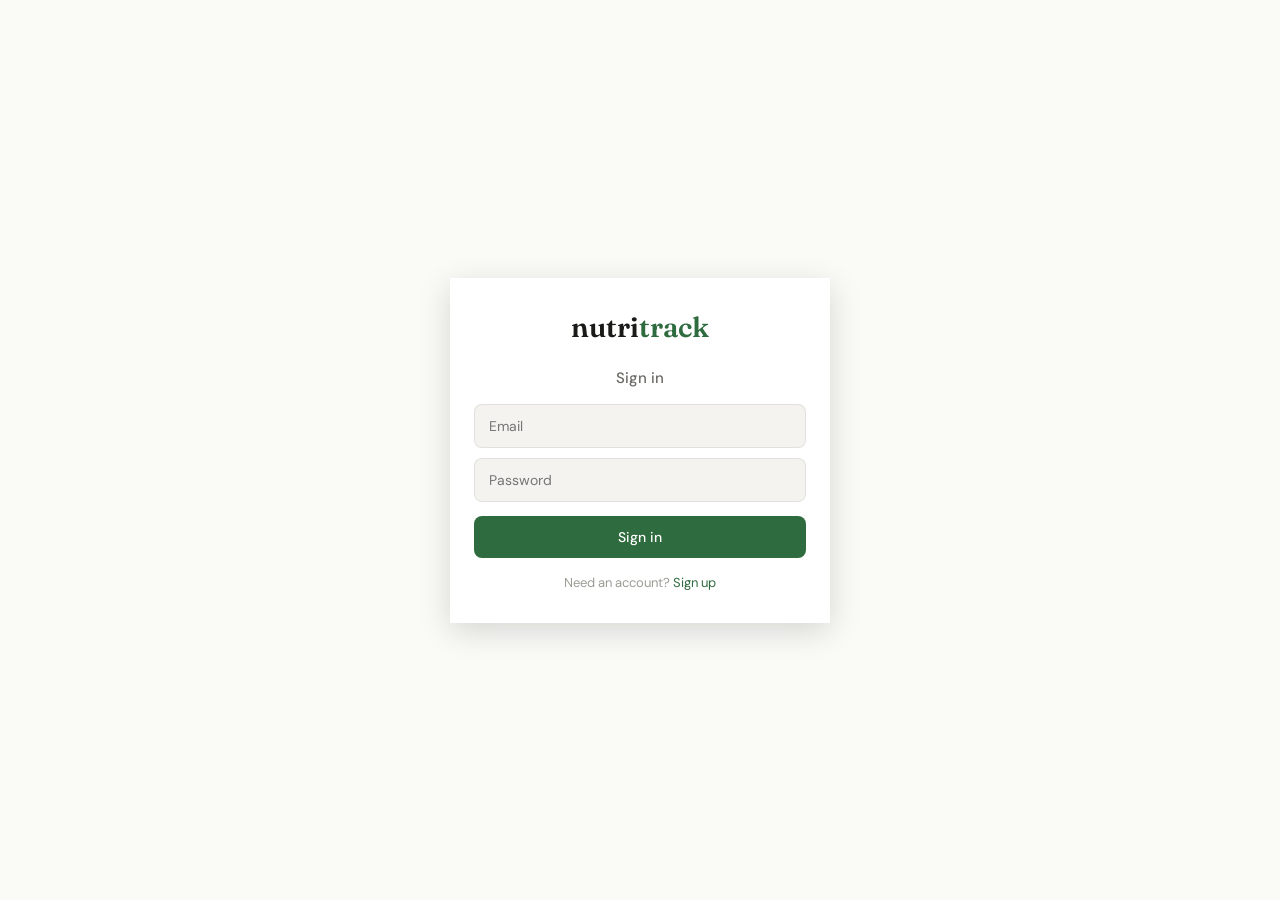
==== commit 7ac417d5: "Add files via upload" ====
--- a/index.html
+++ b/index.html
@@ -31,10 +31,6 @@
     <div class="logo-row">
       <div class="logo">nutri<span>track</span> <span style="font-size:11px;font-weight:400;color:var(--text-3);margin-left:6px;">v1.14</span></div>
       <div style="display:flex;align-items:center;gap:12px;">
-        <span id="signOutArea" style="display:none;">
-          <span id="userEmail" style="font-size:11px;color:var(--text-3);"></span>
-          <button class="auth-signout" onclick="signOut()">Sign out</button>
-        </span>
         <div class="status-pill">
           <div class="dot" id="syncDot"></div>
           <span id="syncLabel">ready</span>
@@ -46,17 +42,13 @@
     </div>
 
     <div class="setup-card hidden" id="setupCard">
+      <div id="signOutArea" style="display:none;margin-bottom:12px;padding-bottom:12px;border-bottom:1px solid var(--border);">
+        <div style="font-size:13px;color:var(--text-2);">Signed in as <strong id="userEmail"></strong></div>
+        <button class="auth-signout" onclick="signOut()" style="margin-top:6px;">Sign out</button>
+      </div>
       <label>Anthropic API key</label>
       <input type="password" id="apiKey" placeholder="sk-ant-..." oninput="checkReady()" />
-      <div style="margin-top:12px;">
-        <label>Supabase URL</label>
-        <input type="text" id="supaUrl" placeholder="https://abcdefgh.supabase.co" oninput="checkReady()" style="width:100%;padding:10px 14px;font-size:14px;font-family:var(--font-body);border:1px solid var(--border);border-radius:var(--radius-sm);background:var(--bg-input);color:var(--text-1);outline:none;" />
-      </div>
-      <div style="margin-top:12px;">
-        <label>Supabase anon key</label>
-        <input type="password" id="supaKey" placeholder="eyJ..." oninput="checkReady()" style="width:100%;padding:10px 14px;font-size:14px;font-family:var(--font-body);border:1px solid var(--border);border-radius:var(--radius-sm);background:var(--bg-input);color:var(--text-1);outline:none;" />
-      </div>
-      <p class="setup-hint" style="margin-top:8px;">All credentials stored in your browser only.</p>
+      <p class="setup-hint" style="margin-top:8px;">Stored in your browser only. Never sent anywhere but Anthropic.</p>
     </div>
 
     <div class="pull-indicator" id="pullIndicator">↻ Release to refresh</div>
@@ -109,9 +101,6 @@
             <button class="cancel-btn" onclick="cancelEstimate()">Cancel</button>
           </div>
         </div>
-        <button class="suggest-btn" id="suggestBtn" onclick="suggestMeal()" disabled>Suggest a meal</button>
-        <p class="status-line" id="suggestLoading">Thinking…</p>
-        <div class="suggest-result" id="suggestResult"></div>
       </div>
       <div class="card">
         <div class="card-label">Log weight (lbs)</div>
@@ -165,6 +154,11 @@
       <div class="card" id="exerciseCard" style="display:none;">
         <div class="card-label">Exercise</div>
         <div id="exerciseList"></div>
+      </div>
+      <div class="card">
+        <button class="suggest-btn" id="suggestBtn" onclick="suggestMeal()" disabled>Suggest a meal</button>
+        <p class="status-line" id="suggestLoading">Thinking…</p>
+        <div class="suggest-result" id="suggestResult"></div>
       </div>
     </div>
 
--- a/style.css
+++ b/style.css
@@ -306,7 +306,7 @@
 .error-line.show { display: block; }
 
 /* Preview */
-.preview {
+.preview-card {
   margin-top: 16px;
   background: var(--accent-light);
   border: 1px solid var(--border);
@@ -314,7 +314,7 @@
   padding: 16px;
   display: none;
 }
-.preview.show { display: block; animation: slideUp 0.25s ease; }
+.preview-card.show { display: block; animation: slideUp 0.25s ease; }
 @keyframes slideUp {
   from { opacity: 0; transform: translateY(8px); }
   to { opacity: 1; transform: translateY(0); }
@@ -415,6 +415,60 @@
   display: flex;
   gap: 8px;
   margin-top: 14px;
+}
+.confirm-btn {
+  flex: 1;
+  padding: 10px 16px;
+  font-size: 14px;
+  font-weight: 500;
+  font-family: var(--font-body);
+  border: none;
+  border-radius: var(--radius-sm);
+  background: var(--accent);
+  color: white;
+  cursor: pointer;
+}
+.confirm-btn:hover { opacity: 0.9; }
+.cancel-btn {
+  padding: 10px 16px;
+  font-size: 14px;
+  font-family: var(--font-body);
+  border: 1px solid var(--border);
+  border-radius: var(--radius-sm);
+  background: transparent;
+  color: var(--text-2);
+  cursor: pointer;
+}
+.cancel-btn:hover { background: var(--bg-hover); }
+.date-nav {
+  display: flex;
+  align-items: center;
+  justify-content: center;
+  gap: 16px;
+  margin-bottom: 16px;
+}
+.date-btn {
+  width: 36px;
+  height: 36px;
+  border-radius: 50%;
+  border: 1px solid var(--border);
+  background: var(--bg-input);
+  color: var(--text-1);
+  font-size: 18px;
+  cursor: pointer;
+  display: flex;
+  align-items: center;
+  justify-content: center;
+  font-family: var(--font-body);
+}
+.date-btn:hover { background: var(--bg-hover); }
+.date-label {
+  font-family: var(--font-display);
+  font-size: 18px;
+  font-weight: 600;
+  color: var(--text-1);
+  min-width: 120px;
+  text-align: center;
 }
 .btn-secondary {
   flex: 1;
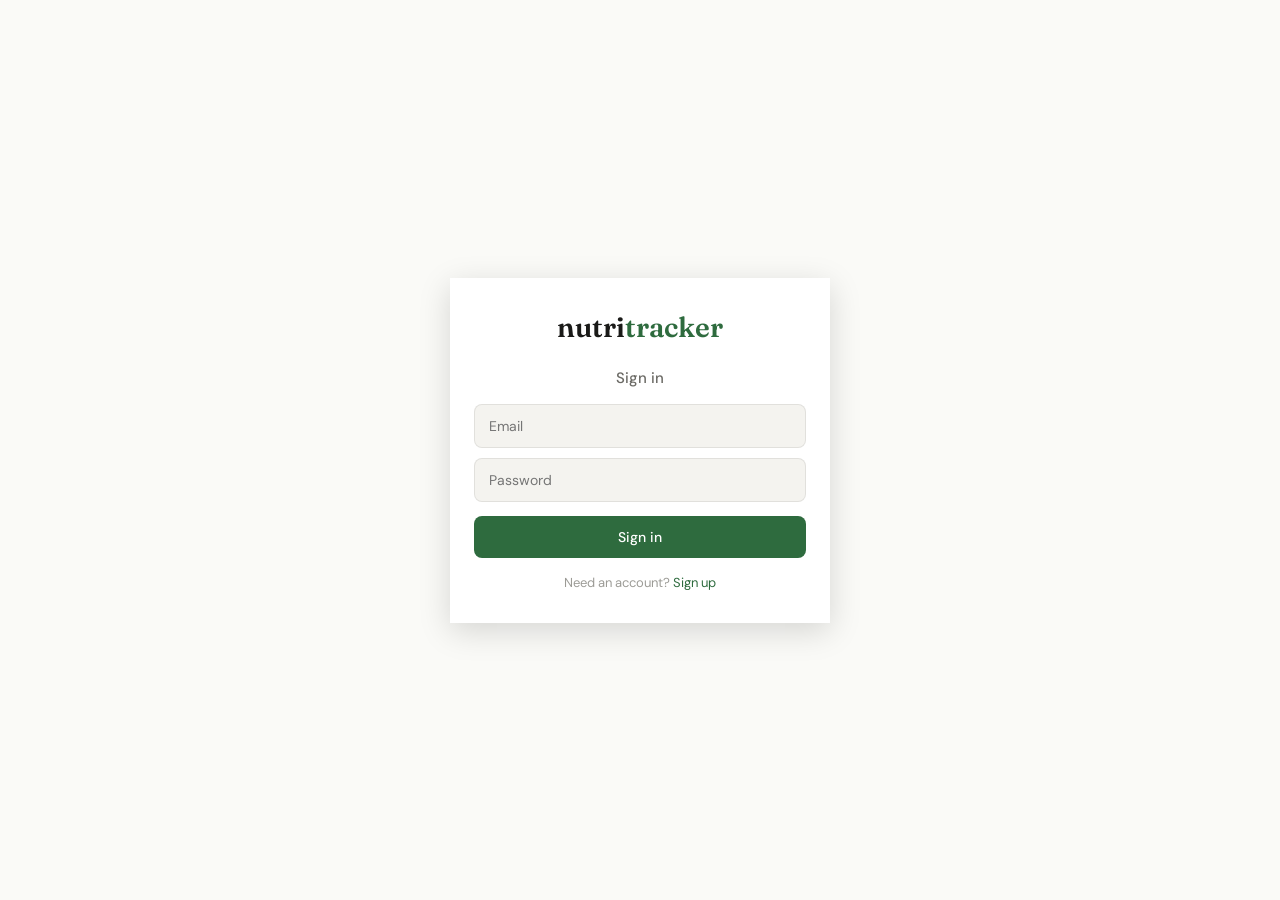
==== commit a8f33329: "Add files via upload" ====
--- a/index.html
+++ b/index.html
@@ -3,7 +3,7 @@
 <head>
   <meta charset="UTF-8">
   <meta name="viewport" content="width=device-width, initial-scale=1.0">
-  <title>Nutritrack</title>
+  <title>nutritracker</title>
   <link rel="icon" type="image/svg+xml" href="data:image/svg+xml,%3Csvg xmlns='http://www.w3.org/2000/svg' viewBox='0 0 32 32'%3E%3Crect width='32' height='32' rx='6' fill='%231A1A1A'/%3E%3Ctext x='3' y='23' font-family='system-ui,-apple-system,sans-serif' font-weight='700' font-size='18' fill='%23EAEAE6'%3EN%3C/text%3E%3Ctext x='16' y='23' font-family='system-ui,-apple-system,sans-serif' font-weight='700' font-size='18' fill='%235CB176'%3ET%3C/text%3E%3C/svg%3E" />
   <link rel="manifest" href="manifest.json" />
   <meta name="theme-color" content="#141413" />
@@ -17,7 +17,7 @@
   <!-- AUTH OVERLAY -->
   <div class="auth-overlay" id="authOverlay">
     <div class="auth-card">
-      <div class="auth-logo">nutri<span>track</span></div>
+      <div class="auth-logo">nutri<span>tracker</span></div>
       <div id="authTitle" style="text-align:center;font-size:15px;font-weight:500;color:var(--text-2);margin-bottom:16px;">Sign in</div>
       <input class="auth-input" id="authEmail" type="email" placeholder="Email" onkeydown="if(event.key==='Enter')document.getElementById('authPw').focus()" />
       <input class="auth-input" id="authPw" type="password" placeholder="Password" onkeydown="if(event.key==='Enter')signIn()" />
@@ -29,7 +29,7 @@
 
   <div class="container">
     <div class="logo-row">
-      <div class="logo">nutri<span>track</span> <span style="font-size:11px;font-weight:400;color:var(--text-3);margin-left:6px;">v1.14</span></div>
+      <div class="logo">nutri<span>tracker</span> <span style="font-size:11px;font-weight:400;color:var(--text-3);margin-left:6px;">v1.19</span></div>
       <div style="display:flex;align-items:center;gap:12px;">
         <div class="status-pill">
           <div class="dot" id="syncDot"></div>
@@ -132,6 +132,12 @@
           <span class="date-label" id="dateLabel">Today</span>
           <button class="date-btn" onclick="changeDate(1)">›</button>
         </div>
+        <div class="cal-remaining-bar" id="calRemainingBar">
+          <div class="cal-remaining-track">
+            <div class="cal-remaining-fill" id="calRemainingFill"></div>
+            <div class="cal-remaining-text" id="calRemainingText"></div>
+          </div>
+        </div>
         <div class="totals-row">
           <div class="total-cell"><div class="total-num" id="totCal">0</div><div class="total-label">net cal</div></div>
           <div class="total-cell"><div class="total-num" id="totProt">0</div><div class="total-label">protein</div></div>
@@ -167,11 +173,30 @@
       <div class="card">
         <div class="card-label">Add a recipe</div>
         <textarea class="meal-textarea" id="recipeInput" placeholder="e.g. My chicken stir fry: 8oz chicken breast, 1 cup rice, mixed vegetables with soy sauce and sesame oil"></textarea>
+        <div style="margin-top:8px;">
+          <label style="font-size:12px;color:var(--text-3);">How many servings does this make?</label>
+          <input type="number" class="goal-input" id="recipePortions" value="1" min="1" style="width:80px;margin-top:4px;" />
+        </div>
         <div class="estimate-row">
-          <button class="estimate-btn" id="recipeEstBtn" onclick="estimateRecipe()" disabled>Save recipe</button>
+          <button class="estimate-btn" id="recipeEstBtn" onclick="estimateRecipe()" disabled>Estimate recipe</button>
         </div>
         <p class="status-line" id="recipeEstimating">Analysing recipe…</p>
         <p class="error-line" id="recipeError"></p>
+        <div class="preview-card" id="recipePreview">
+          <div class="preview-name" id="recipePreviewName"></div>
+          <div style="font-size:12px;color:var(--text-3);margin-bottom:10px;" id="recipePreviewPortions"></div>
+          <div class="macro-row">
+            <div class="macro-cell"><div class="macro-num" id="rpCal">—</div><div class="macro-label">cal/serving</div></div>
+            <div class="macro-cell"><div class="macro-num" id="rpProt">—</div><div class="macro-label">protein</div></div>
+            <div class="macro-cell"><div class="macro-num" id="rpCarbs">—</div><div class="macro-label">carbs</div></div>
+            <div class="macro-cell"><div class="macro-num" id="rpFat">—</div><div class="macro-label">fat</div></div>
+            <div class="macro-cell"><div class="macro-num" id="rpFiber">—</div><div class="macro-label">fiber</div></div>
+          </div>
+          <div class="action-row">
+            <button class="confirm-btn" onclick="confirmRecipe()">Save recipe</button>
+            <button class="cancel-btn" onclick="cancelRecipe()">Cancel</button>
+          </div>
+        </div>
       </div>
       <div class="card" id="recipeListCard" style="display:none;">
         <div class="card-label">My recipes</div>
@@ -179,7 +204,7 @@
       </div>
       <div class="card">
         <div class="card-label">How recipes work</div>
-        <p class="info-text">Recipes are saved with fixed nutrition values. When you log a meal that matches a recipe name, those values are used instead of a new estimate — unless you specifically say otherwise.</p>
+        <p class="info-text">Recipes are saved with fixed nutrition values per serving. When you log a meal that matches a recipe name, those values are used. You can log multiple portions at once.</p>
       </div>
     </div>
 
@@ -197,10 +222,13 @@
         <div class="card-label">Daily goals</div>
         <div class="goals-grid">
           <div class="goal-cell"><span class="goal-label">Calories</span><input class="goal-input" type="number" id="goalCal" value="2000" onchange="saveGoals()" /></div>
-          <div class="goal-cell"><span class="goal-label">Protein (g)</span><input class="goal-input" type="number" id="goalProt" value="150" onchange="saveGoals()" /></div>
-          <div class="goal-cell"><span class="goal-label">Carbs (g)</span><input class="goal-input" type="number" id="goalCarbs" value="200" onchange="saveGoals()" /></div>
-          <div class="goal-cell"><span class="goal-label">Fat (g)</span><input class="goal-input" type="number" id="goalFat" value="65" onchange="saveGoals()" /></div>
+          <div class="goal-cell"><span class="goal-label">Protein (g)</span><input class="goal-input" type="number" id="goalProt" value="150" onchange="saveGoals()" /><span class="goal-pct" id="goalProtPct"></span></div>
+          <div class="goal-cell"><span class="goal-label">Carbs (g)</span><input class="goal-input" type="number" id="goalCarbs" value="200" onchange="saveGoals()" /><span class="goal-pct" id="goalCarbsPct"></span></div>
+          <div class="goal-cell"><span class="goal-label">Fat (g)</span><input class="goal-input" type="number" id="goalFat" value="65" onchange="saveGoals()" /><span class="goal-pct" id="goalFatPct"></span></div>
           <div class="goal-cell"><span class="goal-label">Fiber (g)</span><input class="goal-input" type="number" id="goalFiber" value="25" onchange="saveGoals()" /></div>
+        </div>
+        <div class="goal-pct-toggle" style="margin-top:10px;">
+          <button class="save-btn" onclick="toggleGoalMode()" id="goalModeBtn">Switch to % input</button>
         </div>
       </div>
       <div class="card">
@@ -248,6 +276,10 @@
             <button class="range-btn" onclick="setRange(14)">14d</button>
             <button class="range-btn" onclick="setRange(30)">30d</button>
           </div>
+        </div>
+        <div style="display:flex;gap:16px;margin-bottom:10px;">
+          <span style="font-size:12px;color:var(--blue);display:flex;align-items:center;gap:4px;"><span style="width:10px;height:3px;background:var(--blue);border-radius:2px;display:inline-block;"></span> Consumed</span>
+          <span style="font-size:12px;color:#22C55E;display:flex;align-items:center;gap:4px;"><span style="width:10px;height:3px;background:#22C55E;border-radius:2px;display:inline-block;"></span> Net</span>
         </div>
         <canvas id="calChart" height="200"></canvas>
       </div>
@@ -309,9 +341,9 @@
       <div class="edit-modal-title" id="editModalTitle">Edit meal</div>
       <div class="edit-modal-row"><span class="edit-modal-label">Name</span><input class="edit-modal-input" id="editName" /></div>
       <div class="edit-modal-row"><span class="edit-modal-label">Calories</span><input class="edit-modal-input" id="editCal" type="number" /></div>
-      <div class="edit-modal-row"><span class="edit-modal-label">Protein</span><input class="edit-modal-input" id="editProt" type="number" /></div>
-      <div class="edit-modal-row"><span class="edit-modal-label">Carbs</span><input class="edit-modal-input" id="editCarbs" type="number" /></div>
-      <div class="edit-modal-row"><span class="edit-modal-label">Fat</span><input class="edit-modal-input" id="editFat" type="number" /></div>
+      <div class="edit-modal-row"><span class="edit-modal-label">Protein</span><input class="edit-modal-input" id="editProt" type="number" oninput="recalcEditCal()" /></div>
+      <div class="edit-modal-row"><span class="edit-modal-label">Carbs</span><input class="edit-modal-input" id="editCarbs" type="number" oninput="recalcEditCal()" /></div>
+      <div class="edit-modal-row"><span class="edit-modal-label">Fat</span><input class="edit-modal-input" id="editFat" type="number" oninput="recalcEditCal()" /></div>
       <div class="edit-modal-row"><span class="edit-modal-label">Fiber</span><input class="edit-modal-input" id="editFiber" type="number" /></div>
       <div class="edit-modal-row"><span class="edit-modal-label">Type</span>
         <select class="edit-modal-input" id="editType"><option>Breakfast</option><option>Lunch</option><option>Dinner</option><option>Snack</option></select>
@@ -328,6 +360,22 @@
       <div class="edit-modal-title">My calibrations</div>
       <div id="calModalList" style="flex:1;overflow-y:auto;margin-bottom:14px;"></div>
       <div class="edit-modal-actions"><button class="edit-modal-cancel" onclick="closeCalModal()">Close</button></div>
+    </div>
+  </div>
+  <div class="edit-modal-overlay" id="recipeLogOverlay" style="display:none;" onclick="if(event.target===this)closeRecipeLogModal()">
+    <div class="edit-modal">
+      <div class="edit-modal-title" id="recipeLogTitle">Log recipe</div>
+      <div class="edit-modal-row"><span class="edit-modal-label">Meal</span>
+        <select class="edit-modal-input" id="recipeLogType"><option>Breakfast</option><option>Lunch</option><option>Dinner</option><option>Snack</option></select>
+      </div>
+      <div class="edit-modal-row"><span class="edit-modal-label">Portions</span>
+        <input class="edit-modal-input" id="recipeLogPortions" type="number" value="1" min="0.5" step="0.5" />
+      </div>
+      <div style="font-size:13px;color:var(--text-2);margin:8px 0;" id="recipeLogPreview"></div>
+      <div class="edit-modal-actions">
+        <button class="edit-modal-cancel" onclick="closeRecipeLogModal()">Cancel</button>
+        <button class="edit-modal-save" onclick="confirmRecipeLog()">Log</button>
+      </div>
     </div>
   </div>
 
--- a/style.css
+++ b/style.css
@@ -448,20 +448,48 @@
   margin-bottom: 16px;
 }
 .date-btn {
-  width: 36px;
-  height: 36px;
+  width: 44px;
+  height: 44px;
   border-radius: 50%;
   border: 1px solid var(--border);
   background: var(--bg-input);
   color: var(--text-1);
-  font-size: 18px;
+  font-size: 24px;
   cursor: pointer;
   display: flex;
   align-items: center;
   justify-content: center;
   font-family: var(--font-body);
+  font-weight: 500;
 }
 .date-btn:hover { background: var(--bg-hover); }
+.cal-remaining-bar {
+  margin-bottom: 16px;
+}
+.cal-remaining-track {
+  height: 28px;
+  border-radius: 14px;
+  background: var(--bg-input);
+  overflow: hidden;
+  position: relative;
+}
+.cal-remaining-fill {
+  height: 100%;
+  border-radius: 14px;
+  transition: width 0.4s ease, background 0.4s ease;
+}
+.cal-remaining-text {
+  position: absolute;
+  top: 0; left: 0; right: 0; bottom: 0;
+  display: flex;
+  align-items: center;
+  justify-content: center;
+  font-size: 13px;
+  font-weight: 600;
+  font-family: var(--font-display);
+  color: var(--text-1);
+  pointer-events: none;
+}
 .date-label {
   font-family: var(--font-display);
   font-size: 18px;
@@ -650,14 +678,19 @@
 }
 .meal-group-header {
   display: flex;
+  flex-direction: column;
+  gap: 4px;
+  padding: 10px 12px;
+  background: var(--bg-input);
+  border-radius: var(--radius-sm);
+  margin: 12px 0 2px;
+}
+.meal-group-header:first-child { margin-top: 0; }
+.meal-group-top {
+  display: flex;
   justify-content: space-between;
   align-items: center;
-  padding: 10px 12px;
-  background: var(--bg-input);
-  border-radius: var(--radius-sm);
-  margin: 12px 0 2px;
-}
-.meal-group-header:first-child { margin-top: 0; }
+}
 .meal-group-label {
   font-size: 13px;
   font-weight: 600;
@@ -665,36 +698,15 @@
   letter-spacing: 0.5px;
   color: var(--text-1);
 }
+.meal-group-btns {
+  display: flex;
+  gap: 6px;
+  align-items: center;
+}
 .meal-group-subtotal {
   font-size: 12px;
   color: var(--text-2);
   font-weight: 500;
-}
-.meal-item-swipe {
-  position: relative;
-  overflow: hidden;
-  touch-action: pan-y;
-}
-.meal-item-swipe .swipe-bg {
-  position: absolute;
-  top: 0; right: 0; bottom: 0;
-  width: 80px;
-  display: flex;
-  align-items: center;
-  justify-content: center;
-  background: var(--coral);
-  color: white;
-  font-size: 13px;
-  font-weight: 500;
-  opacity: 0;
-  transition: opacity 0.15s;
-}
-.meal-item-swipe.swiping .swipe-bg { opacity: 1; }
-.meal-item-swipe .meal-item {
-  position: relative;
-  background: var(--bg-card);
-  transition: transform 0.2s ease;
-  z-index: 1;
 }
 .pull-indicator {
   text-align: center;
@@ -1007,6 +1019,13 @@
 }
 .goal-cell { display: flex; flex-direction: column; gap: 4px; }
 .goal-label { font-size: 11px; color: var(--text-3); }
+.goal-pct {
+  font-size: 11px;
+  color: var(--accent);
+  font-weight: 500;
+  margin-top: 2px;
+  display: block;
+}
 .goal-input {
   width: 100%;
   padding: 8px;
